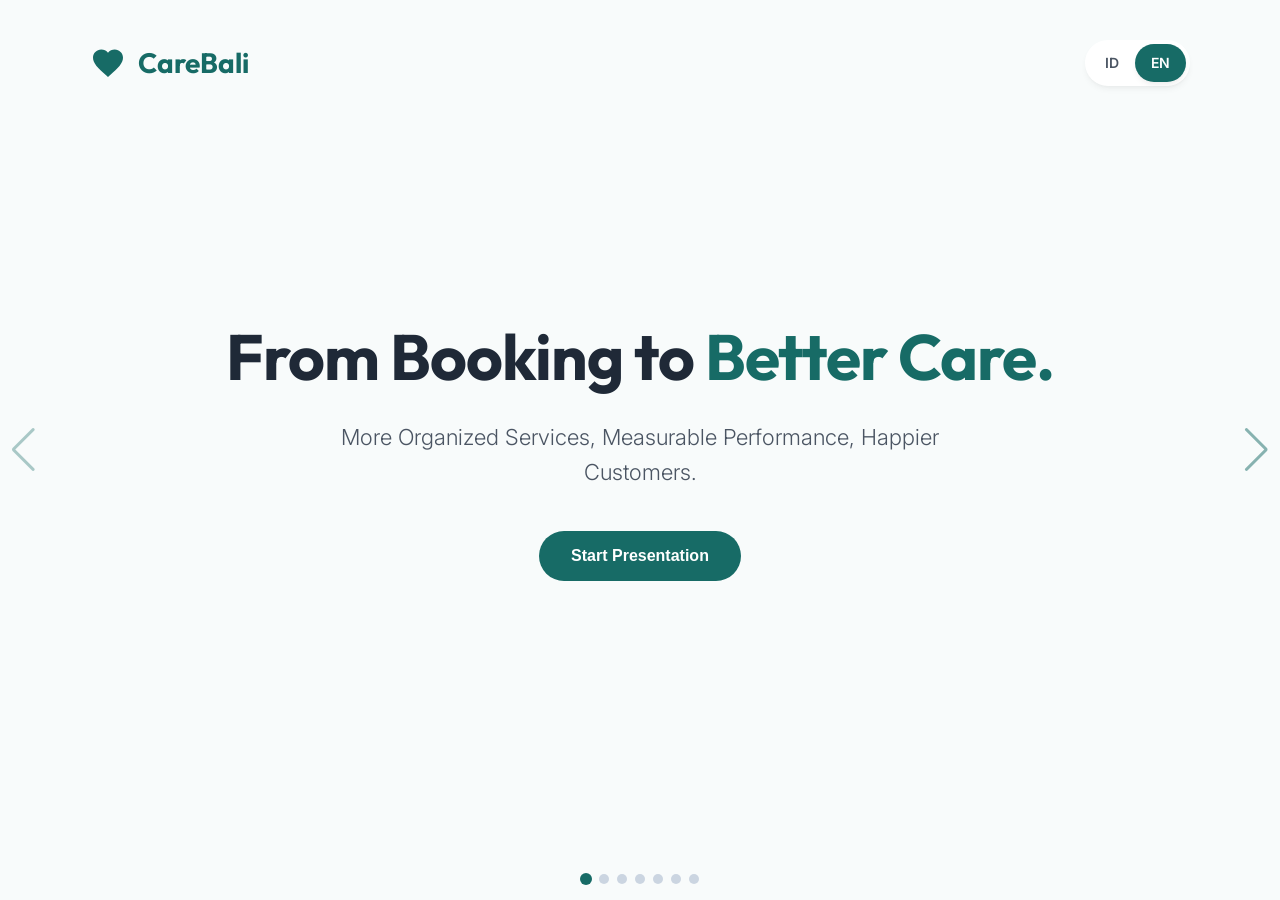
==== en.html @ 24075f8d "Initial commit: CareBali pitch deck with SaaS and Beli Putus pricing" ====
<!DOCTYPE html>
<html lang="en">
<head>
  <meta charset="UTF-8">
  <meta name="viewport" content="width=device-width, initial-scale=1.0">
  <title>CareBali - Integrated Home Care Management System</title>
  
  <!-- Swiper CSS -->
  <link rel="stylesheet" href="https://cdn.jsdelivr.net/npm/swiper@11/swiper-bundle.min.css" />
  
  <!-- Custom CSS -->
  <link rel="stylesheet" href="style.css">
</head>
<body>

  <!-- Top Navigation (Fixed) -->
  <nav class="top-nav">
    <a href="#" class="brand">
      <svg viewBox="0 0 24 24" xmlns="http://www.w3.org/2000/svg">
        <path d="M12 21.35l-1.45-1.32C5.4 15.36 2 12.28 2 8.5 2 5.42 4.42 3 7.5 3c1.74 0 3.41.81 4.5 2.09C13.09 3.81 14.76 3 16.5 3 19.58 3 22 5.42 22 8.5c0 3.78-3.4 6.86-8.55 11.54L12 21.35z"/>
      </svg>
      CareBali
    </a>
    
    <div class="lang-toggle">
      <a href="index.html">ID</a>
      <a href="en.html" class="active">EN</a>
    </div>
  </nav>

  <!-- Swiper Container -->
  <div class="swiper mySwiper">
    <div class="swiper-wrapper">
      
      <!-- Slide 1: Cover -->
      <div class="swiper-slide">
        <div class="slide-container cover-slide">
          <h1>From Booking to <span>Better Care.</span></h1>
          <p>More Organized Services, Measurable Performance, Happier Customers.</p>
          <button class="btn" onclick="swiper.slideNext()">Start Presentation</button>
        </div>
      </div>

      <!-- Slide 2: Problem & Solution -->
      <div class="swiper-slide">
        <div class="slide-container split-slide">
          <div class="split-content">
            <h2>Leave the Old Ways Behind.</h2>
            <p>For home care business owners, handling dozens of orders every day manually is a huge challenge. Risks ranging from schedule clashes to complaints due to hard-to-monitor service standards are bottlenecks to growth.</p>
            <p><strong>CareBali</strong> is here as more than just a booking app. We are an Integrated Management System that streamlines your entire operational pipeline—from smart scheduling to financial reporting.</p>
          </div>
          <div class="split-content">
            <!-- decorative illustration or graphic could go here -->
            <div style="background: var(--primary-light); padding: 40px; border-radius: 24px; text-align: center;">
              <h3 style="color: var(--primary); font-size: 32px; margin-bottom: 16px;">Rp 120M+</h3>
              <p style="color: var(--text-dark); font-size: 18px; margin-bottom: 0;">Potential monthly turnover that can be secured with error-free operational management.</p>
            </div>
          </div>
        </div>
      </div>

      <!-- Slide 3: Mockup Gallery -->
      <div class="swiper-slide" style="background-color: var(--white);">
        <div class="slide-container">
          <h2 class="slide-title">Premium & Intuitive Design</h2>
          <p class="slide-subtitle">A clean and user-friendly interface designed for all ages.</p>
          
          <div class="mockup-grid">
            <div class="mockup-item">
              <img src="./images/mockup pelanggan.png" alt="Customer App">
              <div class="mockup-label">Customer App</div>
              <div class="mockup-desc">Booking & Patient History</div>
            </div>
            <div class="mockup-item" style="transform: scale(1.15); z-index: 10;">
              <img src="./images/mockup admin.png" alt="Admin Dashboard">
              <div class="mockup-label">Admin Dashboard</div>
              <div class="mockup-desc">Control Center & KPIs</div>
            </div>
            <div class="mockup-item">
              <img src="./images/mockup nurse.png" alt="Nurse App">
              <div class="mockup-label">Nurse App</div>
              <div class="mockup-desc">Schedules & GPS Check-in</div>
            </div>
          </div>
        </div>
      </div>

      <!-- Slide 3.5: Key Values & Features -->
      <div class="swiper-slide">
        <div class="slide-container">
          <h2 class="slide-title">Key Values & Core Features</h2>
          <p class="slide-subtitle">A comprehensive automated solution designed to grow your business.</p>
          
          <div class="values-grid">
            <div class="value-card">
              <h4>1. Smart Scheduling</h4>
              <p>The system recommends nurses based on location, rating, and experience. Zero risk of schedule clashes.</p>
            </div>
            <div class="value-card">
              <h4>2. Real-Time Monitoring</h4>
              <p>Monitor nurses from departure to GPS check-in, up to the upload of photo evidence for medical services.</p>
            </div>
            <div class="value-card">
              <h4>3. Patient Medical History</h4>
              <p>Patient complaints and favorite nurses are securely stored. Customers never have to repeat their stories when re-ordering.</p>
            </div>
            <div class="value-card">
              <h4>4. Financial & WA Automation</h4>
              <p>Payment links (Down Payment/Full) and schedule reminders are sent automatically via WhatsApp. Nurse commissions are calculated instantly.</p>
            </div>
          </div>
        </div>
      </div>

      <!-- Slide 4: Features Ecosystem -->
      <div class="swiper-slide">
        <div class="slide-container">
          <h2 class="slide-title">Synergistic Ecosystem</h2>
          <p class="slide-title" style="font-size: 18px; color: var(--text-muted); font-weight: 400; margin-bottom: 50px;">Connecting the 3 pillars of your business automatically in real-time.</p>
          
          <div class="features-grid">
            <div class="feature-card">
              <h3>Admin & Owner</h3>
              <ul class="feature-list">
                <li><strong>Order Dashboard:</strong> Monitor incoming orders & WA alerts.</li>
                <li><strong>Smart Assign:</strong> Auto-assign nurses based on availability & location.</li>
                <li><strong>Real-Time Monitor:</strong> Track live status and positions.</li>
                <li><strong>CRM & Complaints:</strong> Manage patient data & resolutions.</li>
                <li><strong>Analytics & KPI:</strong> Calculate performance, ratings, and instant revenue.</li>
              </ul>
            </div>
            <div class="feature-card">
              <h3>Nurses (Caregiver)</h3>
              <ul class="feature-list">
                <li><strong>Schedules:</strong> Set availability (On/Off).</li>
                <li><strong>Tracking:</strong> GPS <em>Check-in/out</em> on location.</li>
                <li><strong>Medical Reports:</strong> Upload photos & condition details.</li>
                <li><strong>Emergency Button:</strong> Quick response via the app.</li>
                <li><strong>Transparency:</strong> Monitor commission calculations & ratings.</li>
              </ul>
            </div>
            <div class="feature-card">
              <h3>Customers (Patients)</h3>
              <ul class="feature-list">
                <li><strong>Medical Records:</strong> Securely stored for easy re-ordering.</li>
                <li><strong>Instant Booking:</strong> Select services & durations.</li>
                <li><strong>Payment Gateway:</strong> Pay down payments/full automatically.</li>
                <li><strong>Nurse Tracking:</strong> Monitor profiles & arrival status.</li>
                <li><strong>Membership:</strong> Discounts & subscription packages.</li>
              </ul>
            </div>
          </div>
        </div>
      </div>

      <!-- Slide 5: SaaS Pricing -->
      <div class="swiper-slide" style="background-color: var(--primary-light);">
        <div class="slide-container text-center">
          <h2 class="slide-title">Subscription Packages (SaaS)</h2>
          <p class="slide-subtitle">Scale your operations effortlessly without server headaches. Just pay monthly.</p>

          <div class="pricing-grid">
            <!-- Basic -->
            <div class="price-card">
              <div class="price-tier">Basic (Starter)</div>
              <div class="price-amount">750K <span>/ mo</span></div>
              <p style="font-size: 13px; color: var(--text-muted); margin-bottom: 20px; margin-top: -10px;">+ Initial Setup Rp 2.5M</p>
              <ul class="price-features">
                <li>PWA Platform (Web)</li>
                <li>Order Dashboard & Patient Profiles</li>
                <li>Manual Nurse Assignment</li>
                <li>Basic Service History</li>
                <li class="disabled">GPS Check-in & Photo Evidence</li>
                <li class="disabled">WA Alerts & Payment Gateway</li>
              </ul>
            </div>
            
            <!-- Pro -->
            <div class="price-card popular">
              <div class="badge">Most Ideal</div>
              <div class="price-tier">Pro (Scale-Up)</div>
              <div class="price-amount">1.85M <span>/ mo</span></div>
              <p style="font-size: 13px; color: var(--text-muted); margin-bottom: 20px; margin-top: -10px;">+ Initial Setup Rp 4.5M</p>
              <ul class="price-features">
                <li>PWA + Android App</li>
                <li>Smart Assignment (Automated)</li>
                <li>GPS Check-in + Medical Photos</li>
                <li>Email, WA Alerts & Payment Gateway</li>
                <li>CRM & Complaints Management</li>
                <li>Instant Commission Calculation</li>
              </ul>
            </div>

            <!-- Ultimate -->
            <div class="price-card">
              <div class="price-tier">Ultimate (Enterprise)</div>
              <div class="price-amount">3.5M <span>/ mo</span></div>
              <p style="font-size: 13px; color: var(--text-muted); margin-bottom: 20px; margin-top: -10px;">+ Initial Setup Rp 7.5M</p>
              <ul class="price-features">
                <li>PWA + Android + iOS App</li>
                <li>Real-time GPS Tracking & Emergency</li>
                <li>Digital Signatures & Subscriptions</li>
                <li>Business Analytics & Full Nurse KPIs</li>
                <li>Auto-Split Payroll & Member Discounts</li>
                <li>Advanced Financial & Operational Reports</li>
              </ul>
            </div>
          </div>
        </div>
      </div>

      <!-- Slide 6: Beli Putus & CTA -->
      <div class="swiper-slide">
        <div class="slide-container text-center">
          <h2 class="slide-title">Or, One-Time Purchase (Full License)</h2>
          <p class="slide-subtitle">Make this application your Company's Digital Asset without monthly billing burdens.</p>
          
          <div class="features-grid" style="margin-bottom: 50px;">
            <div class="feature-card" style="text-align: center;">
              <h3>Basic Package</h3>
              <div style="font-size: 32px; font-family: 'Outfit'; font-weight: 700; color: var(--primary); margin: 10px 0;">Rp 17.600.000</div>
              <p style="font-size: 14px;">(PWA Only)</p>
            </div>
            <div class="feature-card" style="text-align: center; border-bottom: 4px solid var(--primary);">
              <h3>Pro Package</h3>
              <div style="font-size: 32px; font-family: 'Outfit'; font-weight: 700; color: var(--primary); margin: 10px 0;">Rp 34.800.000</div>
              <p style="font-size: 14px;">(PWA + Android)</p>
            </div>
            <div class="feature-card" style="text-align: center;">
              <h3>Ultimate Package</h3>
              <div style="font-size: 32px; font-family: 'Outfit'; font-weight: 700; color: var(--primary); margin: 10px 0;">Rp 54.500.000</div>
              <p style="font-size: 14px;">(PWA + Android + iOS)</p>
            </div>
          </div>

          <div style="font-size: 14px; color: var(--text-muted); margin-bottom: 30px; text-align: left; max-width: 600px; margin-left: auto; margin-right: auto; line-height: 1.6;">
            <strong>Additional Notes:</strong><br>
            * Server maintenance costs start from Rp 3,500,000 / year (payable from the second year).<br>
            * Packages that include mobile apps (Android/iOS) do not include the official developer account registration fees for the App Store ($99/year) and Play Store ($25/lifetime) under your company's name.
          </div>
          
          <button class="btn" style="padding: 18px 40px; font-size: 18px;" onclick="alert('Demo: Opening contact email')">Start Digitizing Your Business</button>
        </div>
      </div>

    </div>
    
    <!-- Swiper Pagination -->
    <div class="swiper-pagination"></div>
    <!-- Swiper Navigation -->
    <div class="swiper-button-next"></div>
    <div class="swiper-button-prev"></div>
  </div>

  <!-- Swiper JS -->
  <script src="https://cdn.jsdelivr.net/npm/swiper@11/swiper-bundle.min.js"></script>

  <!-- Initialize Swiper -->
  <script>
    var swiper = new Swiper(".mySwiper", {
      speed: 800,
      spaceBetween: 0,
      grabCursor: true,
      keyboard: {
        enabled: true,
      },
      pagination: {
        el: ".swiper-pagination",
        clickable: true,
      },
      navigation: {
        nextEl: ".swiper-button-next",
        prevEl: ".swiper-button-prev",
      },
    });
  </script>
</body>
</html>
---- style.css ----
@import url('https://fonts.googleapis.com/css2?family=Inter:wght@300;400;500;600&family=Outfit:wght@400;500;600;700&display=swap');

:root {
  --primary: #176B66;
  --primary-hover: #125552;
  --primary-light: #EAF4F3;
  --accent: #F97316; /* Soft orange for accents based on mockup */
  --bg-color: #F8FBFB;
  --white: #FFFFFF;
  --text-dark: #1F2937;
  --text-muted: #4B5563;
  --shadow-sm: 0 4px 6px -1px rgba(0, 0, 0, 0.05), 0 2px 4px -1px rgba(0, 0, 0, 0.03);
  --shadow-md: 0 10px 15px -3px rgba(0, 0, 0, 0.05), 0 4px 6px -2px rgba(0, 0, 0, 0.025);
  --shadow-lg: 0 20px 25px -5px rgba(0, 0, 0, 0.05), 0 10px 10px -5px rgba(0, 0, 0, 0.02);
  --radius-lg: 16px;
  --radius-xl: 24px;
}

* {
  margin: 0;
  padding: 0;
  box-sizing: border-box;
}

body {
  font-family: 'Inter', sans-serif;
  background-color: var(--bg-color);
  color: var(--text-dark);
  line-height: 1.6;
  -webkit-font-smoothing: antialiased;
}

h1, h2, h3, h4, h5, h6 {
  font-family: 'Outfit', sans-serif;
  color: var(--text-dark);
  line-height: 1.2;
}

/* Swiper Base Styles */
html, body {
  position: relative;
  height: 100%;
}
.swiper {
  width: 100%;
  height: 100%;
}

.swiper-slide {
  display: flex;
  justify-content: center;
  align-items: center;
  padding: 40px;
  opacity: 0 !important; /* Base for fade transition */
  transition: opacity 0.4s ease-in-out;
}

.swiper-slide.swiper-slide-active {
  opacity: 1 !important;
}

/* Container limits width to avoid spanning too wide on large screens */
.slide-container {
  max-width: 1100px;
  width: 100%;
  margin: 0 auto;
}

/* Header & Toggle */
.top-nav {
  position: absolute;
  top: 40px;
  left: 0;
  right: 0;
  padding: 0 50px;
  display: flex;
  justify-content: space-between;
  align-items: center;
  z-index: 100;
  max-width: 1200px;
  margin: 0 auto;
}

.brand {
  display: flex;
  align-items: center;
  gap: 12px;
  font-family: 'Outfit', sans-serif;
  font-weight: 700;
  font-size: 28px;
  color: var(--primary);
  text-decoration: none;
}

.brand svg {
  height: 36px;
  fill: var(--primary);
}

.lang-toggle {
  display: flex;
  background: var(--white);
  border-radius: 30px;
  box-shadow: var(--shadow-sm);
  padding: 4px;
}

.lang-toggle a {
  text-decoration: none;
  padding: 8px 16px;
  border-radius: 20px;
  font-weight: 600;
  font-size: 14px;
  color: var(--text-muted);
  transition: all 0.3s ease;
}

.lang-toggle a.active {
  background: var(--primary);
  color: var(--white);
  box-shadow: var(--shadow-sm);
}

/* Slide 1: Cover */
.cover-slide {
  text-align: center;
}
.cover-slide h1 {
  font-size: 64px;
  margin-bottom: 24px;
  letter-spacing: -1px;
}
.cover-slide h1 span {
  color: var(--primary);
}
.cover-slide p {
  font-size: 22px;
  color: var(--text-muted);
  font-weight: 300;
  max-width: 600px;
  margin: 0 auto 40px;
}

/* Typography Scale */
.slide-title {
  font-size: 42px;
  margin-bottom: 16px;
  text-align: center;
}
.slide-subtitle {
  font-size: 18px;
  color: var(--text-muted);
  text-align: center;
  max-width: 800px;
  margin: 0 auto 50px;
  font-weight: 400;
}

/* Mockup Gallery (Slide 3) */
.mockup-grid {
  display: grid;
  grid-template-columns: 1fr 1fr 1fr;
  gap: 40px;
  align-items: center;
}
.mockup-item {
  text-align: center;
}
.mockup-item img {
  width: 100%;
  max-width: 300px;
  border-radius: var(--radius-xl);
  box-shadow: var(--shadow-lg);
  transition: transform 0.4s ease, box-shadow 0.4s ease;
}
.mockup-item:nth-child(1) img { /* Admin dashboard is wider */
  max-width: 100%; 
  border-radius: 12px;
}
.mockup-item:hover img {
  transform: translateY(-10px);
  box-shadow: 0 30px 40px -10px rgba(0,0,0,0.1);
}
.mockup-label {
  font-family: 'Outfit', sans-serif;
  font-size: 20px;
  font-weight: 600;
  margin-top: 24px;
  color: var(--primary);
}
.mockup-desc {
  font-size: 14px;
  color: var(--text-muted);
  margin-top: 8px;
}

/* Grid Layouts for Content */
.features-grid {
  display: grid;
  grid-template-columns: 1fr 1fr 1fr;
  gap: 30px;
}
.feature-card {
  background: var(--white);
  padding: 40px;
  border-radius: var(--radius-lg);
  box-shadow: var(--shadow-sm);
  transition: all 0.3s ease;
  border-bottom: 4px solid transparent;
}
.feature-card:hover {
  transform: translateY(-5px);
  box-shadow: var(--shadow-md);
  border-bottom: 4px solid var(--primary);
}
.feature-card h3 {
  font-size: 24px;
  margin-bottom: 16px;
  color: var(--primary);
}
.feature-card p {
  font-size: 16px;
  color: var(--text-muted);
  line-height: 1.7;
}

/* Pricing Grid */
.pricing-grid {
  display: grid;
  grid-template-columns: 1fr 1fr 1fr;
  gap: 30px;
  align-items: flex-start;
}
.price-card {
  background: var(--white);
  padding: 40px;
  border-radius: var(--radius-xl);
  box-shadow: var(--shadow-sm);
  position: relative;
  transition: all 0.3s ease;
}
.price-card.popular {
  border: 2px solid var(--primary);
  transform: scale(1.05);
  box-shadow: var(--shadow-md);
  z-index: 10;
}
.badge {
  position: absolute;
  top: -14px;
  left: 50%;
  transform: translateX(-50%);
  background: var(--primary);
  color: var(--white);
  padding: 6px 16px;
  border-radius: 20px;
  font-size: 12px;
  font-weight: 600;
  letter-spacing: 1px;
  text-transform: uppercase;
}
.price-tier {
  font-family: 'Outfit', sans-serif;
  font-size: 24px;
  font-weight: 600;
  margin-bottom: 8px;
}
.price-amount {
  font-family: 'Outfit', sans-serif;
  font-size: 42px;
  font-weight: 700;
  color: var(--primary);
  margin-bottom: 24px;
}
.price-amount span {
  font-size: 16px;
  font-weight: 400;
  color: var(--text-muted);
}
.price-features {
  list-style: none;
  text-align: left;
}
.price-features li {
  margin-bottom: 16px;
  font-size: 15px;
  display: flex;
  align-items: flex-start;
  gap: 12px;
}
.price-features li::before {
  content: "✓";
  color: var(--primary);
  font-weight: bold;
}
.price-features li.disabled::before {
  content: "✕";
  color: #CBD5E1;
}
.price-features li.disabled {
  color: #94A3B8;
}

/* Pagination Customization */
.swiper-pagination-bullet {
  width: 10px;
  height: 10px;
  background-color: #CBD5E1;
  opacity: 1;
}
.swiper-pagination-bullet-active {
  background-color: var(--primary);
  transform: scale(1.2);
}

.swiper-button-next, .swiper-button-prev {
  color: var(--primary) !important;
  opacity: 0.5;
  transition: opacity 0.3s;
}
.swiper-button-next:hover, .swiper-button-prev:hover {
  opacity: 1;
}

/* Call to Action */
.btn {
  display: inline-block;
  background: var(--primary);
  color: var(--white);
  text-decoration: none;
  padding: 16px 32px;
  border-radius: 30px;
  font-weight: 600;
  font-size: 16px;
  transition: all 0.3s;
  border: none;
  cursor: pointer;
}
.btn:hover {
  background: var(--primary-hover);
  transform: translateY(-2px);
  box-shadow: var(--shadow-sm);
}

.text-left { text-align: left; }
.text-center { text-align: center; }

/* Flex Utility for 2 columns */
.split-slide {
  display: flex;
  align-items: center;
  gap: 60px;
}
.split-content {
  flex: 1;
}
.split-content h2 {
  font-size: 48px;
  margin-bottom: 24px;
}
.split-content p {
  font-size: 18px;
  color: var(--text-muted);
  margin-bottom: 24px;
}

/* New Classes for Values Grid (Slide 3.5) */
.values-grid {
  display: grid;
  grid-template-columns: 1fr 1fr;
  gap: 30px;
  text-align: left;
}
.value-card {
  background: var(--white);
  padding: 30px;
  border-radius: var(--radius-lg);
  box-shadow: var(--shadow-sm);
  border-left: 4px solid var(--primary);
}
.value-card h4 {
  font-size: 20px;
  color: var(--primary);
  margin-bottom: 8px;
}
.value-card p {
  font-size: 15px;
  color: var(--text-muted);
}

/* 📱 RESPONSIVE DESIGN (Mobile / Tablet) */
@media (max-width: 900px) {
  .mockup-grid {
    grid-template-columns: 1fr;
    gap: 20px;
  }
  .mockup-item:nth-child(2) {
    transform: scale(1) !important;
    order: -1; /* Show admin first on mobile */
  }
}

@media (max-width: 768px) {
  .swiper-slide {
    padding: 20px 20px 80px 20px; /* More bottom padding for pagination */
    align-items: flex-start; /* Allow scrolling from the top */
    overflow-y: auto;
  }
  
  .slide-container {
    margin-top: 60px; /* Space for the top nav */
  }

  .top-nav {
    padding: 0 20px;
    top: 20px;
  }

  .cover-slide h1 {
    font-size: 42px;
  }
  
  .cover-slide p {
    font-size: 18px;
  }

  .slide-title {
    font-size: 32px;
  }
  
  .slide-subtitle {
    font-size: 16px;
    margin-bottom: 30px;
  }

  .split-slide {
    flex-direction: column;
    gap: 30px;
  }

  .features-grid, .pricing-grid, .values-grid {
    grid-template-columns: 1fr;
    gap: 20px;
  }

  .price-card.popular {
    transform: scale(1); /* Remove zoom on mobile to prevent overflow */
  }
}

/* Feature List Styles */
.feature-list {
  list-style-type: disc;
  padding-left: 20px;
  margin-top: 12px;
}
.feature-list li {
  font-size: 15px;
  color: var(--text-muted);
  margin-bottom: 8px;
  line-height: 1.5;
}
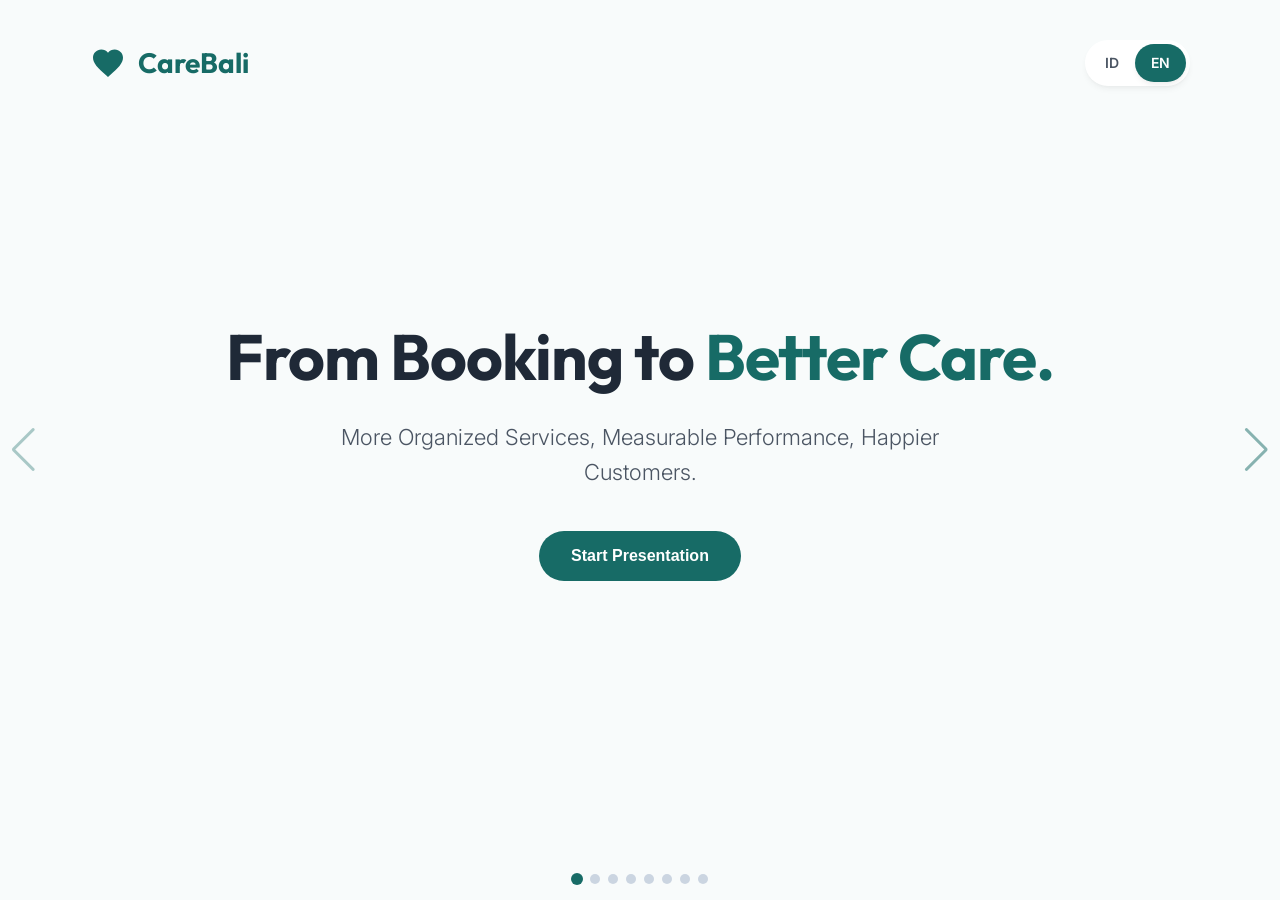
==== commit 6799ce01: "Add ROI killer slide with revenue simulation before pricing" ====
--- a/en.html
+++ b/en.html
@@ -153,6 +153,33 @@
         </div>
       </div>
 
+      <!-- Slide: ROI -->
+      <div class="swiper-slide" style="background-color: var(--white);">
+        <div class="slide-container text-center">
+          <h2 class="slide-title">Why Is This Investment So Light?</h2>
+          <p class="slide-subtitle">Simulation based on an average of 20 orders/day at Rp 200,000 per session.</p>
+          
+          <div class="roi-stats">
+            <div class="roi-card">
+              <div class="roi-number">Rp 120M</div>
+              <div class="roi-label">Estimated Revenue / Month</div>
+            </div>
+            <div class="roi-card">
+              <div class="roi-number">1.44B</div>
+              <div class="roi-label">Estimated Revenue / Year</div>
+            </div>
+            <div class="roi-card highlight">
+              <div class="roi-number">1.5%</div>
+              <div class="roi-label">System Cost vs Monthly Revenue</div>
+            </div>
+          </div>
+
+          <div class="roi-quote">
+            <p>"Our monthly subscription doesn't even equal <strong>half of your 1-day revenue</strong>. The operational efficiency gained will far exceed this cost within weeks."</p>
+          </div>
+        </div>
+      </div>
+
       <!-- Slide 5: SaaS Pricing -->
       <div class="swiper-slide" style="background-color: var(--primary-light);">
         <div class="slide-container text-center">
@@ -164,7 +191,7 @@
             <div class="price-card">
               <div class="price-tier">Basic (Starter)</div>
               <div class="price-amount">750K <span>/ mo</span></div>
-              <p style="font-size: 13px; color: var(--text-muted); margin-bottom: 20px; margin-top: -10px;">+ Initial Setup Rp 2.5M</p>
+              <p style="font-size: 13px; color: var(--text-muted); margin-bottom: 20px; margin-top: -10px;">+ Initial Setup Rp 4.5M</p>
               <ul class="price-features">
                 <li>PWA Platform (Web)</li>
                 <li>Order Dashboard & Patient Profiles</li>
@@ -180,7 +207,7 @@
               <div class="badge">Most Ideal</div>
               <div class="price-tier">Pro (Scale-Up)</div>
               <div class="price-amount">1.85M <span>/ mo</span></div>
-              <p style="font-size: 13px; color: var(--text-muted); margin-bottom: 20px; margin-top: -10px;">+ Initial Setup Rp 4.5M</p>
+              <p style="font-size: 13px; color: var(--text-muted); margin-bottom: 20px; margin-top: -10px;">+ Initial Setup Rp 5.5M</p>
               <ul class="price-features">
                 <li>PWA + Android App</li>
                 <li>Smart Assignment (Automated)</li>
@@ -195,7 +222,7 @@
             <div class="price-card">
               <div class="price-tier">Ultimate (Enterprise)</div>
               <div class="price-amount">3.5M <span>/ mo</span></div>
-              <p style="font-size: 13px; color: var(--text-muted); margin-bottom: 20px; margin-top: -10px;">+ Initial Setup Rp 7.5M</p>
+              <p style="font-size: 13px; color: var(--text-muted); margin-bottom: 20px; margin-top: -10px;">+ Initial Setup Rp 8.5M</p>
               <ul class="price-features">
                 <li>PWA + Android + iOS App</li>
                 <li>Real-time GPS Tracking & Emergency</li>
--- a/style.css
+++ b/style.css
@@ -460,3 +460,70 @@
   margin-bottom: 8px;
   line-height: 1.5;
 }
+
+/* ROI Stats Slide */
+.roi-stats {
+  display: grid;
+  grid-template-columns: 1fr 1fr 1fr;
+  gap: 30px;
+  margin-bottom: 40px;
+}
+.roi-card {
+  background: var(--bg-color);
+  border: 2px solid #E5E7EB;
+  padding: 40px 20px;
+  border-radius: var(--radius-xl);
+  transition: all 0.3s ease;
+}
+.roi-card:hover {
+  transform: translateY(-5px);
+  box-shadow: var(--shadow-md);
+}
+.roi-card.highlight {
+  background: var(--primary);
+  border-color: var(--primary);
+}
+.roi-card.highlight .roi-number,
+.roi-card.highlight .roi-label {
+  color: var(--white);
+}
+.roi-number {
+  font-family: 'Outfit', sans-serif;
+  font-size: 48px;
+  font-weight: 700;
+  color: var(--primary);
+  margin-bottom: 8px;
+}
+.roi-label {
+  font-size: 15px;
+  color: var(--text-muted);
+  font-weight: 500;
+}
+.roi-quote {
+  background: var(--primary-light);
+  padding: 30px 40px;
+  border-radius: var(--radius-lg);
+  border-left: 5px solid var(--primary);
+  text-align: left;
+  max-width: 700px;
+  margin: 0 auto;
+}
+.roi-quote p {
+  font-size: 17px;
+  font-style: italic;
+  color: var(--text-dark);
+  line-height: 1.7;
+}
+
+@media (max-width: 768px) {
+  .roi-stats {
+    grid-template-columns: 1fr;
+    gap: 16px;
+  }
+  .roi-number {
+    font-size: 36px;
+  }
+  .roi-quote {
+    padding: 20px 24px;
+  }
+}
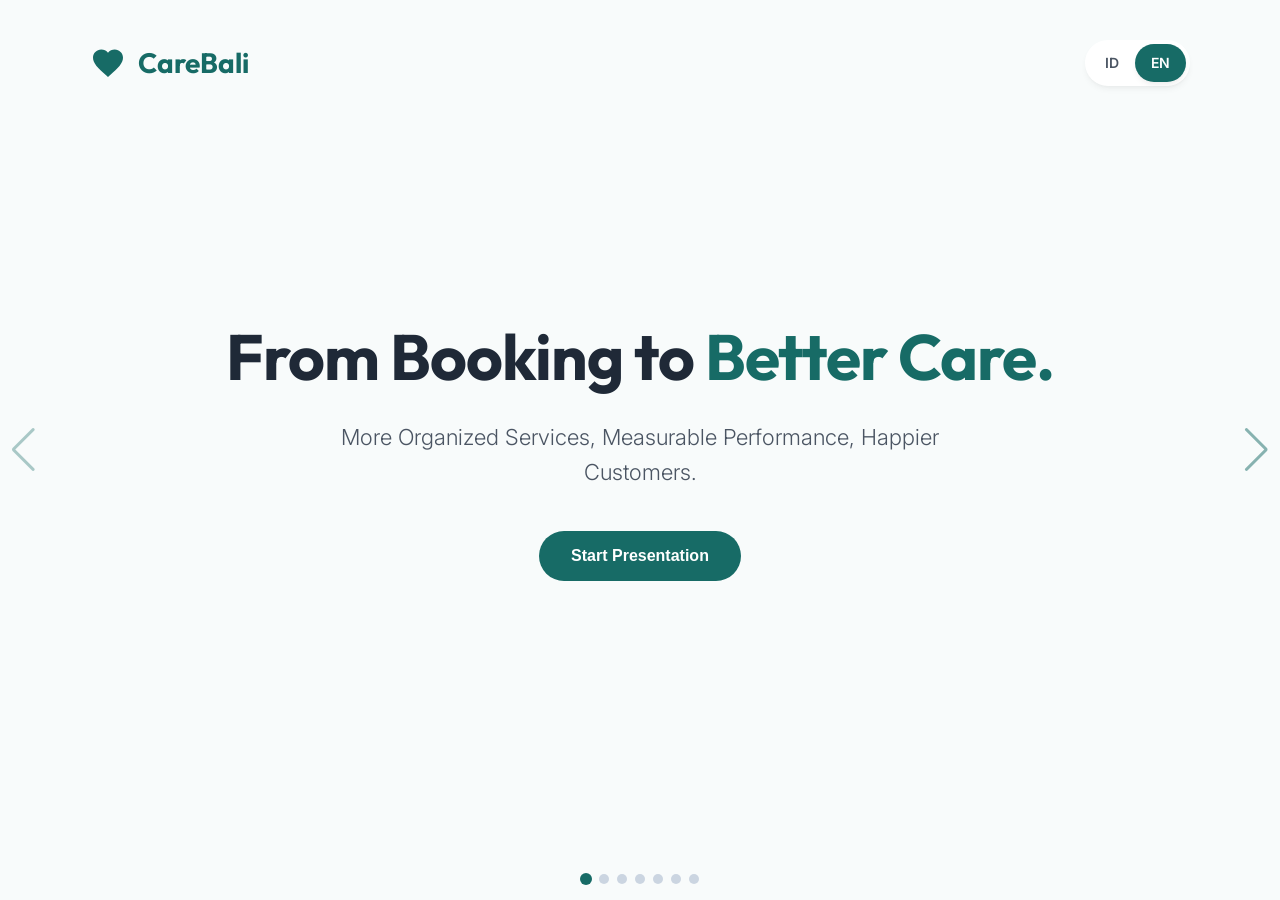
==== commit e8abc269: "Hide ROI slide (commented out, easy to re-enable)" ====
--- a/en.html
+++ b/en.html
@@ -153,7 +153,7 @@
         </div>
       </div>
 
-      <!-- Slide: ROI -->
+      <!-- ROI SLIDE (HIDDEN - uncomment to re-enable)
       <div class="swiper-slide" style="background-color: var(--white);">
         <div class="slide-container text-center">
           <h2 class="slide-title">Why Is This Investment So Light?</h2>
@@ -179,6 +179,7 @@
           </div>
         </div>
       </div>
+      END ROI SLIDE -->
 
       <!-- Slide 5: SaaS Pricing -->
       <div class="swiper-slide" style="background-color: var(--primary-light);">
